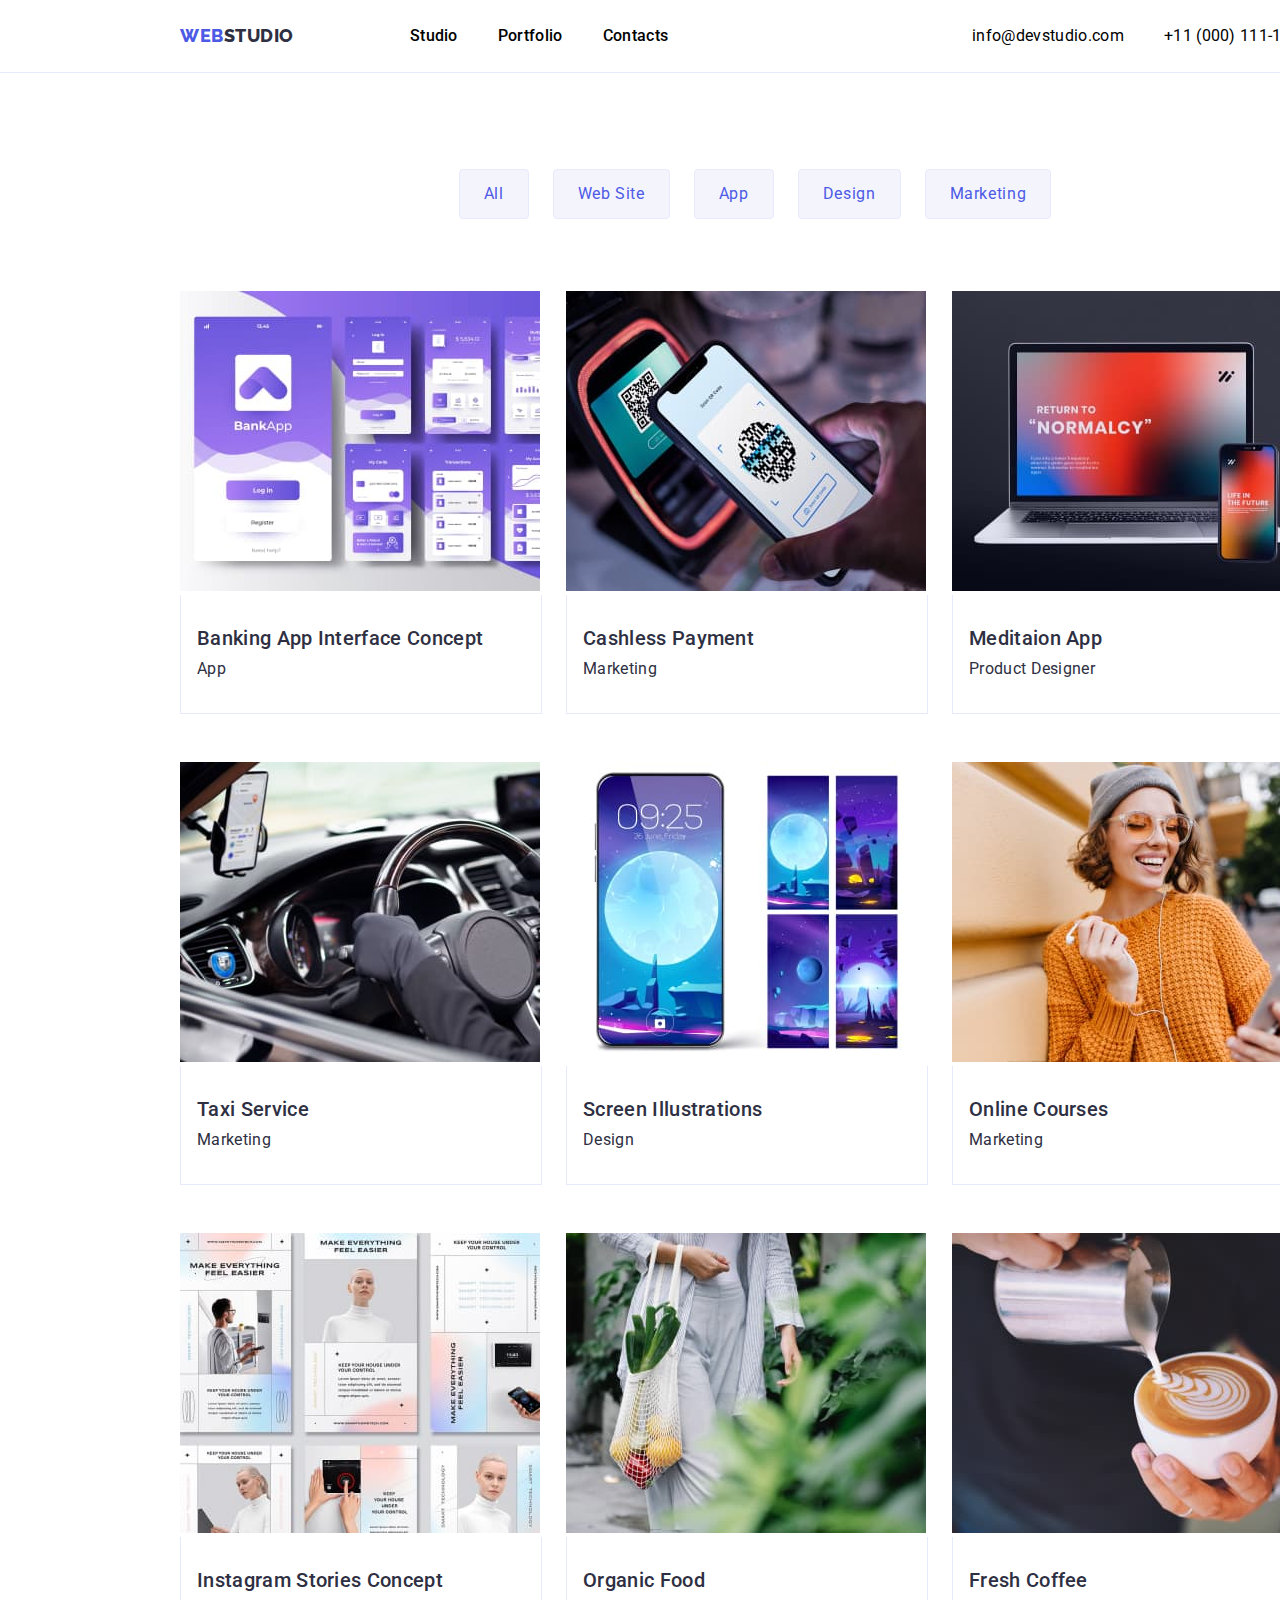
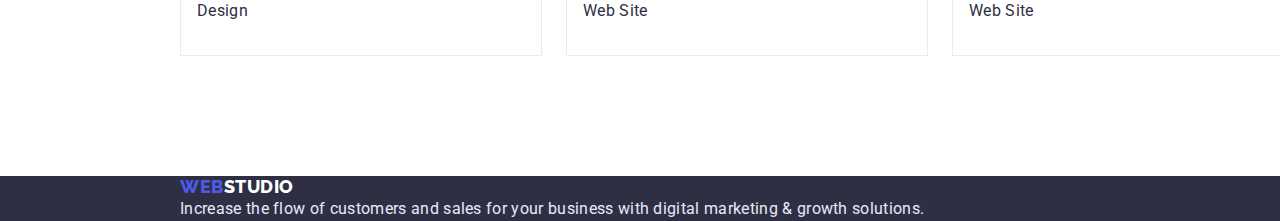
==== portfolio.html @ 1402b50d "Home3" ====
<!doctype html>
<html lang="en">

<head>
    <meta charset="utf-8">
    <title>Portfolio</title>
    <link rel="preconnect" href="https://fonts.googleapis.com">
    <link rel="preconnect" href="https://fonts.gstatic.com" crossorigin>
    <link href="https://fonts.googleapis.com/css2?family=Raleway:wght@800&family=Roboto:wght@400;500;700&display=swap"
        rel="stylesheet">
    <link rel="stylesheet" href="./css/styles.css" />
</head>

<body>
<header class="header">
    <div class="container">
        <div class="top-menu">
            <nav class="navigation">
                <a href="./index.html" class="logo"><span class="bluecolor">Web</span>Studio</a>
                <ul class="main-menu">
                    <li class="main-memu-link">
                        <a href="./index.html">Studio</a>
                    </li>

                    <li class="main-memu-link">
                        <a href="./portfolio.html">Portfolio</a>
                    </li class="main-memu-link">

                    <li class="main-memu-link">
                        <a href="">Contacts</a>
                    </li>
                </ul>
            </nav>

            <address>
                <ul class="contact-info">
                    <li>
                        <a href="mailto:info@devstudio.com">info@devstudio.com</a>
                    </li>
                    <li>
                        <a href="tel:+110001111111">+11 (000) 111-11-11</a>
                    </li>
                </ul>
            </address>
        </div>
    </div>
</header>

<main>

<section class="section our-portfolio">
    <div class="container">
    
    <ul class="list-of-category">
        <li>
            <button type="button" >All</button>
        </li>
        <li>
            <button type="button">Web Site</button>
        </li>
        <li>
            <button type="button">App</button>
        </li>
        <li>
            <button type="button">Design</button>
        </li>
        <li>
            <button type="button">Marketing</button>
        </li>
    </ul>


<ul class="lsit-of-work">
    <li class="work-one">
        <div class="work-info">
        <img src="./images/Banking_App_Interface_Concept.jpg" alt="Banking App Interface Concept" width="360">
        <div class="work-description">
        <h3>Banking App Interface Concept</h3>
        <p>App</p>
        </div>
    </div>

    </li>
    <li class="work-one">
        <div class="work-info">
        <img src="./images/Cashless_Payment.jpg" alt="Cashless Payment" width="360">
        <div class="work-description">
        <h3>Cashless Payment</h3>
        <p>Marketing</p>
        </div>
        </div>
    </li>
    <li class="work-one">
        <div class="work-info">
        <img src="./images/Meditaion_App.jpg" alt="Meditaion App" width="360">
        <div class="work-description">
        <h3>Meditaion App</h3>
        <p>Product Designer</p>
        </div>
        </div>
    </li>
    





  
        <li class="work-one">
            <div class="work-info">
        <img src="./images/Taxi_Service.jpg" alt="Taxi Service" width="360">
                <div class="work-description">
        <h3>Taxi Service</h3>
        <p>Marketing</p>
                </div>
            </div>
    
        </li>
        <li class="work-one">
            <div class="work-info">
        <img src="./images/Screen_Illustrations.jpg" alt="Screen Illustrations" width="360">
                <div class="work-description">
        <h3>Screen Illustrations</h3>
        <p>Design</p>
                </div>
            </div>
        </li>
        <li class="work-one">
            <div class="work-info">
        <img src="./images/Online_Courses.jpg" alt="Online Courses" width="360">
                <div class="work-description">
        <h3>Online Courses</h3>
        <p>Marketing</p>
                </div>
            </div>
        </li>
   






    
        <li class="work-one">
            <div class="work-info">
        <img src="./images/Instagram_Stories_Concept.jpg" alt="Instagram Stories Concept" width="360">
                <div class="work-description">
        <h3>Instagram Stories Concept</h3>
        <p>Design</p>
                </div>
            </div>
    
        </li>
        <li class="work-one">
            <div class="work-info">
        <img src="./images/Organic_Food.jpg" alt="Organic Food" width="360">
                <div class="work-description">
        <h3>Organic Food</h3>
        <p>Web Site</p>
                </div>
            </div>
        </li>
        <li class="work-one">
            <div class="work-info">
        <img src="./images/Fresh_Coffee.jpg" alt="Fresh Coffee" width="360">
                <div class="work-description">
        <h3>Fresh Coffee</h3>
        <p>Web Site</p>
                </div>
            </div>
        </li>
    
    </ul>


</div>
</section>

 </main>


<footer>
    <div class="footer">
        <div class="container">
            <div class="footer-info">
                <a href="./index.html" class="logo-footer"><span class="bluecolor">Web</span>Studio</a>
                <p>Increase the flow of customers and sales for your business with digital marketing & growth solutions.
                </p>
            </div>
        </div>
    </div>

</footer>
    </body>
    
    </html>
---- css/styles.css ----
:root {
    --card-set-gap: 24px;
}

body {
    margin: 0;
    padding: 0;
    font-family: 'Roboto', 'Raleway', sans-serif;
    color: #2E2F42;
    font-size: 16px;
    letter-spacing: 0.02em;
    font-weight: 400;
}
.header {
    background-color: rgb(255, 255, 255);
    border-bottom: 1px solid #E7E9FC;
}


.top-menu {
    display: flex;
    align-items: center;
}
nav.navigation {
    display: flex;
    align-items: center;
    flex-grow: 1;
    gap: 76px;
}
.main-menu li a {
    color: #000;
    text-decoration: none;
    font-family: 'Roboto';
    font-style: normal;
    font-weight: 500;
    font-size: 16px;
    line-height: 1.5;
    padding: 24px 0 24px 0;
    display: block;
    
}
.main-menu li a:hover,
.main-menu li a:focus {
    color: #404BBF;
}




a.logo {
text-decoration: none;
    text-transform: uppercase;
    font-family: 'Raleway';
    font-weight: 800;
    font-size: 18px;
    line-height: 1.3;
    letter-spacing: 0.03em;
    color: #2E2F42;
    margin-left: var(--card-set-gap);
    
}
.logo .bluecolor {
    color: #4D5AE5;
}
ul.contact-info {
    display: flex;
    gap: 40px;
    list-style: none;
} 

.contact-info a {
    text-decoration: none;
    color: #000;
    font-style: normal;
    font-size: 16px;
    line-height: 1.5;
   
}

ul.main-menu {
    display: flex;
    gap: 40px;
    list-style: none;
    margin: 0;
}

.contact-info a:hover,
.contact-info a:focus {
    color: #404BBF;
}

.section.baner {
    margin: 0;
    background: #2E2F42;
    text-align: center;
}


.baner-info h1 {
color: #fff;
    font-size: 56px;
    font-weight: 700;
    line-height: 1.07;
    letter-spacing: 0.02em;
    margin: 0;
}

.button-order-service {
    background: #4D5AE5;
    box-shadow: 0px 4px 4px rgb(0 0 0 / 15%);
    border-radius: 4px;
    padding: 16px 32px;
    color: #fff;
    font-size: 16px;
    line-height: 1.5;
    letter-spacing: 0.04em;
    cursor: pointer;
    font-family: inherit;
}

.button-order-service button:hover,
.button-order-service button:focus {
    background: #404BBF;
}
.our-advantages {
    display: flex;
        flex-wrap: wrap;
        list-style: none;
        font-family: 'Roboto';
        letter-spacing: 0.04em;
        padding: 0;
        margin: 0;
}
.our-advantages-element {
    flex-basis: calc(100% / 4 - var(--card-set-gap));
    margin-left: var(--card-set-gap);
}

.servise-element {
    flex-basis: calc(100% / 3 - var(--card-set-gap));
        margin-left: var(--card-set-gap);
}
img.servise-element-img {
    display: block;
    max-width: 100%;
    height: auto;
}

.info h3 {
font-size: 20px;
    font-weight: 500;
    line-height: 1.3;
}

.our-advantages .info p {
font-size: 16px;
    text-align: left;
    line-height: 1.5;
}


.what-doing {
    list-style: none;
    display: inline-block;
    
}

.what-doing li {
    display: inline-flex;
    padding: 10px 0 0px 9px;
}

h2.section-name {
text-align: center;
    font-size: 36px;
    font-weight: 700;
    text-transform: capitalize;
    line-height: 1.1;
    letter-spacing: 0.02em;
    margin: 0 0 72px 0;
}


.list-what-doing {
    padding: 0;
    margin: 0;
    list-style: none;
    display: flex;
    flex-wrap: wrap;
}



.out-team {
    background: #F4F4FD;
    padding: 120px 0 120px 0;
}

.out-team li {
    display: inline-flex;
}
.info {
    background: #fff;
    text-align: center;
    margin: 0 24px 0px 0;
}
.one-person h3 {
    font-weight: 500;
    font-size: 20px;
    line-height: 1.1;
    letter-spacing: 0.02em;
}
li.element.person {
    width: 20%;
    background: #fff;
    text-align: center;
}
ul.list-of-team {
    padding: 0;
    margin: 0;
    display: flex;
    list-style: none;
}

.footer {
    /*height: 310px;*/
    background: #2E2F42;
    
}

a.logo-footer {
text-decoration: none;
    text-transform: uppercase;
    color: #fff;
    font-family: 'Raleway';
    font-weight: 800;
    font-size: 18px;
    line-height: 21px;
    letter-spacing: 0.03em;
    
    margin-left: var(--card-set-gap);
}

span.bluecolor {
    color: #4D5AE5;
}

.footer-info {
color: #fff;

}

.list-of-category {
    display: flex;
    gap: 24px;
    list-style: none;
    align-items: center;
    flex-wrap: wrap;
    justify-content: center;
    margin-bottom: 72px;
}

.list-of-category button:hover,
.list-of-category button:focus {
    background: #404BBF;
    box-shadow: 0px 3px 1px rgb(0 0 0 / 10%), 0px 2px 1px rgb(0 0 0 / 8%), 0px 2px 2px rgb(0 0 0 / 12%);
    border-radius: 4px;
    color: #fff;
}

.button-order-service:hover,
.button-order-service:focus {
background: #404BBF;
box-shadow: 0px 4px 4px rgba(0, 0, 0, 0.15);
border-radius: 4px;
color: #fff;
}

.our-advantages-element h3 {
    font-weight: 500;
    font-size: 20px;
    letter-spacing: 0.02em;
    line-height: 1.2;
}

.lsit-of-work {
    margin: 0;
    padding: 0;
    display: flex;
    list-style: none;
    flex-wrap: wrap;
}
li.work-one {
    flex-basis: calc(100% / 3 - var(--card-set-gap));
    margin-left: var(--card-set-gap);
    margin-bottom: 48px;

}

.work-description {
    text-align: left;
    border-bottom: 1px solid #E7E9FC;
    border-left: 1px solid #E7E9FC;
    border-right: 1px solid #E7E9FC;
    padding: 32px 16px;
    
}
.work-description h3 {
    margin: 0;
    
    padding-bottom: 8px;
    font-weight: 500;
    font-size: 20px;
    line-height: 1.1;
}
.work-description p {
    margin: 0 0 0 0;
    
    font-size: 16px;
    line-height: 1.5;
}


.list-of-category button {
    text-decoration: none;
    padding: 12px 24px 12px 24px;
    background: #F4F4FD;
    border: 1px solid #E7E9FC;
    border-radius: 4px;
    color: #4D5AE5;
    letter-spacing: 0.04em;
    font-size: 16px;
    line-height: 1.5;
    font-family: inherit;
    cursor: pointer;
}
.one-person p {
    line-height: 1.5;
}

.footer-info p {
    color: #E7E9FC;
    line-height: 1.5;
    margin: 0;
    flex-basis: calc(100% / 4 - var(--card-set-gap));
    margin-left: var(--card-set-gap);
}


.container {
    width: 1158px;
    margin: 0px 156px 0px 156px;
}
section.section {
    margin: 120px 0 0 0;
    /*padding: 0 0 72px 0;*/
}
.section.our-team {
    background: #F4F4FD;
    padding: 120px 0px 120px 0;
}

.list-of-team-element {
    flex-basis: calc(100% / 4 - var(--card-set-gap));
    margin-left: var(--card-set-gap);
}

.one-person {
    padding: 32px 16px 32px 16px;
}

.card {
    background: #FFFFFF;
    box-shadow: 0px 1px 6px rgb(46 47 66 / 8%), 0px 1px 1px rgb(46 47 66 / 16%), 0px 2px 1px rgb(46 47 66 / 8%);
    border-radius: 0px 0px 4px 4px;
    text-align: center;
}

section.section.our-portfolio {
    margin: 96px 0 0 0;
    padding: 0 0 72px 0;
}
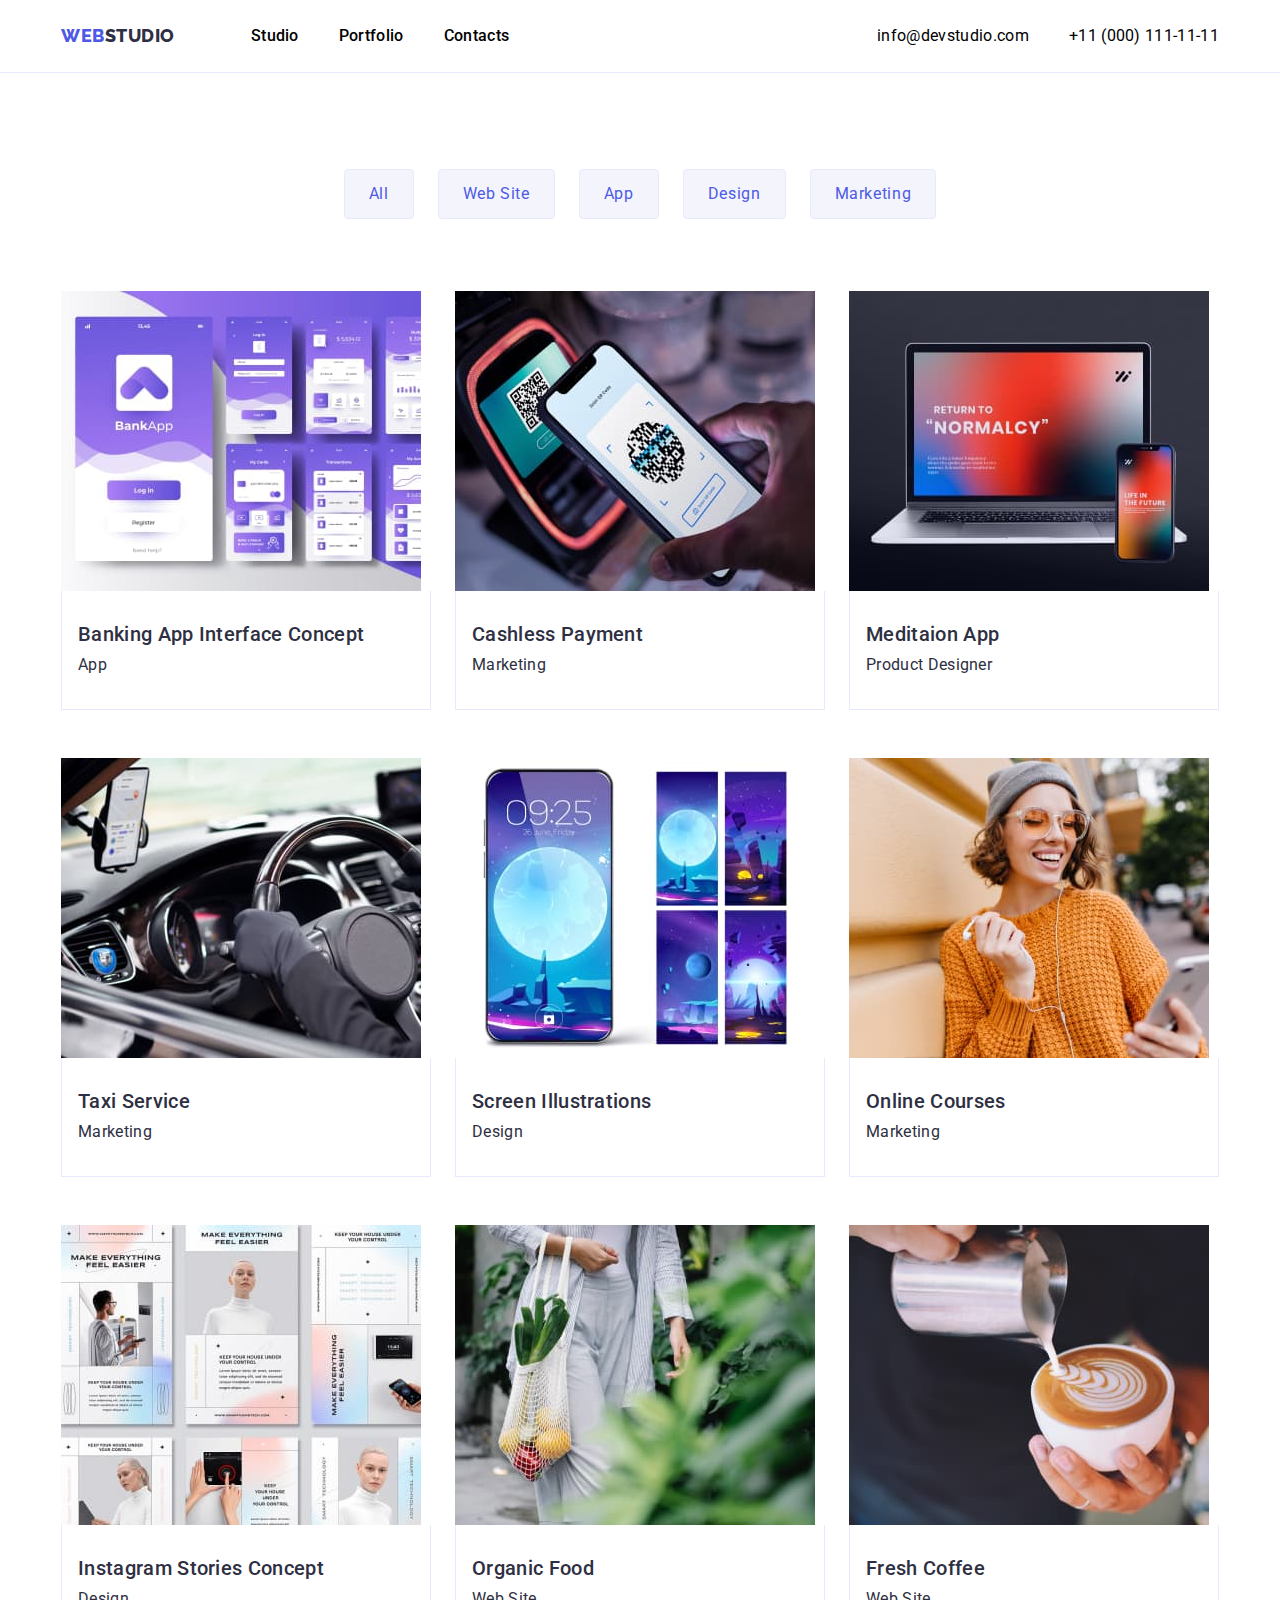
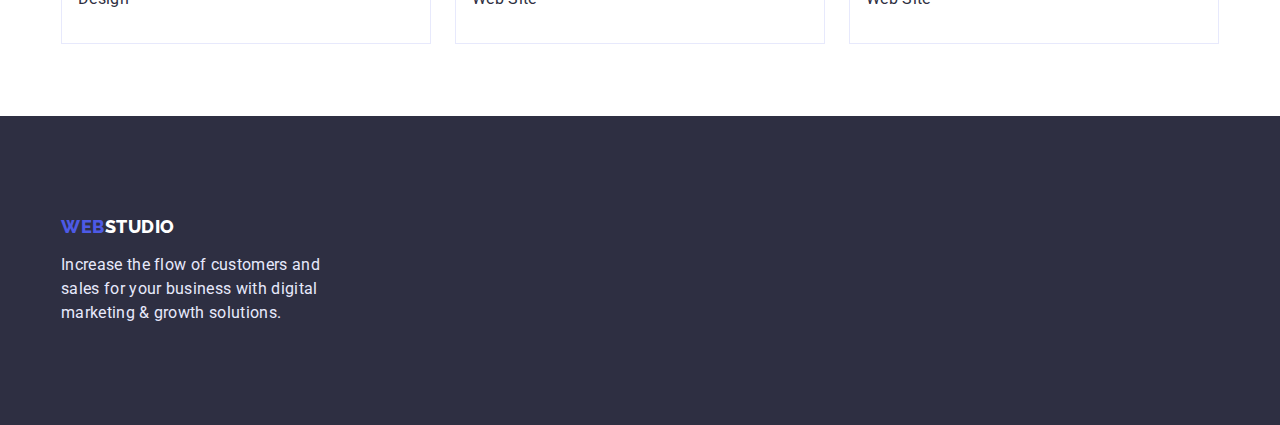
==== commit 1e54d8f3: "update 3" ====
--- a/portfolio.html
+++ b/portfolio.html
@@ -8,7 +8,11 @@
     <link rel="preconnect" href="https://fonts.gstatic.com" crossorigin>
     <link href="https://fonts.googleapis.com/css2?family=Raleway:wght@800&family=Roboto:wght@400;500;700&display=swap"
         rel="stylesheet">
+        <link rel="stylesheet" href="https://cdnjs.cloudflare.com/ajax/libs/modern-normalize/1.1.0/modern-normalize.min.css"
+        integrity="sha512-wpPYUAdjBVSE4KJnH1VR1HeZfpl1ub8YT/NKx4PuQ5NmX2tKuGu6U/JRp5y+Y8XG2tV+wKQpNHVUX03MfMFn9Q=="
+        crossorigin="anonymous" referrerpolicy="no-referrer" />
     <link rel="stylesheet" href="./css/styles.css" />
+    
 </head>
 
 <body>
@@ -72,32 +76,32 @@
 
 <ul class="lsit-of-work">
     <li class="work-one">
-        <div class="work-info">
+        
         <img src="./images/Banking_App_Interface_Concept.jpg" alt="Banking App Interface Concept" width="360">
         <div class="work-description">
         <h3>Banking App Interface Concept</h3>
         <p>App</p>
         </div>
-    </div>
+    
 
     </li>
     <li class="work-one">
-        <div class="work-info">
+        
         <img src="./images/Cashless_Payment.jpg" alt="Cashless Payment" width="360">
         <div class="work-description">
         <h3>Cashless Payment</h3>
         <p>Marketing</p>
         </div>
-        </div>
+        
     </li>
     <li class="work-one">
-        <div class="work-info">
+        
         <img src="./images/Meditaion_App.jpg" alt="Meditaion App" width="360">
         <div class="work-description">
         <h3>Meditaion App</h3>
         <p>Product Designer</p>
         </div>
-        </div>
+        
     </li>
     
 
@@ -107,32 +111,32 @@
 
   
         <li class="work-one">
-            <div class="work-info">
+           
         <img src="./images/Taxi_Service.jpg" alt="Taxi Service" width="360">
                 <div class="work-description">
         <h3>Taxi Service</h3>
         <p>Marketing</p>
                 </div>
-            </div>
+            
     
         </li>
         <li class="work-one">
-            <div class="work-info">
+            
         <img src="./images/Screen_Illustrations.jpg" alt="Screen Illustrations" width="360">
                 <div class="work-description">
         <h3>Screen Illustrations</h3>
         <p>Design</p>
                 </div>
-            </div>
+            
         </li>
         <li class="work-one">
-            <div class="work-info">
+            
         <img src="./images/Online_Courses.jpg" alt="Online Courses" width="360">
                 <div class="work-description">
         <h3>Online Courses</h3>
         <p>Marketing</p>
                 </div>
-            </div>
+           
         </li>
    
 
@@ -143,32 +147,32 @@
 
     
         <li class="work-one">
-            <div class="work-info">
+            
         <img src="./images/Instagram_Stories_Concept.jpg" alt="Instagram Stories Concept" width="360">
                 <div class="work-description">
         <h3>Instagram Stories Concept</h3>
         <p>Design</p>
                 </div>
-            </div>
+            
     
         </li>
         <li class="work-one">
-            <div class="work-info">
+            
         <img src="./images/Organic_Food.jpg" alt="Organic Food" width="360">
                 <div class="work-description">
         <h3>Organic Food</h3>
         <p>Web Site</p>
                 </div>
-            </div>
+            
         </li>
         <li class="work-one">
-            <div class="work-info">
+            
         <img src="./images/Fresh_Coffee.jpg" alt="Fresh Coffee" width="360">
                 <div class="work-description">
         <h3>Fresh Coffee</h3>
         <p>Web Site</p>
                 </div>
-            </div>
+            
         </li>
     
     </ul>
@@ -180,15 +184,11 @@
  </main>
 
 
-<footer>
-    <div class="footer">
-        <div class="container">
-            <div class="footer-info">
-                <a href="./index.html" class="logo-footer"><span class="bluecolor">Web</span>Studio</a>
-                <p>Increase the flow of customers and sales for your business with digital marketing & growth solutions.
-                </p>
-            </div>
-        </div>
+<footer class="footer">
+    <div class="container">
+        <a href="./index.html" class="logo-footer"><span class="bluecolor">Web</span>Studio</a>
+        <p>Increase the flow of customers and sales for your business with digital marketing & growth solutions.
+        </p>
     </div>
 
 </footer>
--- a/css/styles.css
+++ b/css/styles.css
@@ -11,6 +11,22 @@
     letter-spacing: 0.02em;
     font-weight: 400;
 }
+h1,h2,h3,h4,h5,h6,p
+{
+    margin:0;
+    padding: 0;
+}
+ul
+{
+    margin: 0;
+    padding: 0;
+}
+li
+{
+    margin: 0;
+    padding: 0;
+}
+
 .header {
     background-color: rgb(255, 255, 255);
     border-bottom: 1px solid #E7E9FC;
@@ -25,7 +41,6 @@
     display: flex;
     align-items: center;
     flex-grow: 1;
-    gap: 76px;
 }
 .main-menu li a {
     color: #000;
@@ -44,11 +59,13 @@
     color: #404BBF;
 }
 
-
+.card img {
+    display: block;
+}
 
 
 a.logo {
-text-decoration: none;
+    text-decoration: none;
     text-transform: uppercase;
     font-family: 'Raleway';
     font-weight: 800;
@@ -56,8 +73,7 @@
     line-height: 1.3;
     letter-spacing: 0.03em;
     color: #2E2F42;
-    margin-left: var(--card-set-gap);
-    
+    margin-right: 76px;
 }
 .logo .bluecolor {
     color: #4D5AE5;
@@ -103,6 +119,8 @@
     line-height: 1.07;
     letter-spacing: 0.02em;
     margin: 0;
+    margin-bottom: 48px;
+    width: 496px;
 }
 
 .button-order-service {
@@ -117,7 +135,9 @@
     cursor: pointer;
     font-family: inherit;
 }
-
+.baner-info {
+    display: inline-block;
+}
 .button-order-service button:hover,
 .button-order-service button:focus {
     background: #404BBF;
@@ -130,15 +150,14 @@
         letter-spacing: 0.04em;
         padding: 0;
         margin: 0;
+        gap: 24px;
 }
 .our-advantages-element {
-    flex-basis: calc(100% / 4 - var(--card-set-gap));
-    margin-left: var(--card-set-gap);
+    flex-basis: calc((100% - var(--card-set-gap)*3) / 4);
 }
 
 .servise-element {
-    flex-basis: calc(100% / 3 - var(--card-set-gap));
-        margin-left: var(--card-set-gap);
+    flex-basis: calc((100% - var(--card-set-gap)*2) / 3);
 }
 img.servise-element-img {
     display: block;
@@ -187,9 +206,12 @@
     list-style: none;
     display: flex;
     flex-wrap: wrap;
-}
-
-
+    gap: 24px;
+}
+
+.card-thumb img {
+    display: block;
+}
 
 .out-team {
     background: #F4F4FD;
@@ -220,11 +242,13 @@
     margin: 0;
     display: flex;
     list-style: none;
+    gap: 24px;
 }
 
 .footer {
-    /*height: 310px;*/
     background: #2E2F42;
+    color: #fff;
+    padding: 100px 0;
     
 }
 
@@ -237,8 +261,8 @@
     font-size: 18px;
     line-height: 21px;
     letter-spacing: 0.03em;
-    
-    margin-left: var(--card-set-gap);
+    margin-bottom: 16px;
+    display: block;
 }
 
 span.bluecolor {
@@ -246,8 +270,8 @@
 }
 
 .footer-info {
-color: #fff;
-
+    color: #fff;
+    padding: 100px 0;
 }
 
 .list-of-category {
@@ -262,10 +286,10 @@
 
 .list-of-category button:hover,
 .list-of-category button:focus {
-    background: #404BBF;
-    box-shadow: 0px 3px 1px rgb(0 0 0 / 10%), 0px 2px 1px rgb(0 0 0 / 8%), 0px 2px 2px rgb(0 0 0 / 12%);
-    border-radius: 4px;
-    color: #fff;
+background: #404BBF;
+box-shadow: 0px 3px 1px rgb(0 0 0 / 10%), 0px 2px 1px rgb(0 0 0 / 8%), 0px 2px 2px rgb(0 0 0 / 12%);
+color: #fff;
+border-color: #404BBF;
 }
 
 .button-order-service:hover,
@@ -281,6 +305,7 @@
     font-size: 20px;
     letter-spacing: 0.02em;
     line-height: 1.2;
+    margin-bottom: 8px;
 }
 
 .lsit-of-work {
@@ -289,12 +314,17 @@
     display: flex;
     list-style: none;
     flex-wrap: wrap;
+    column-gap: 24px;
+    row-gap: 48px;
+    justify-content: center;
 }
 li.work-one {
-    flex-basis: calc(100% / 3 - var(--card-set-gap));
-    margin-left: var(--card-set-gap);
-    margin-bottom: 48px;
-
+    flex-basis: calc((100% - var(--card-set-gap)*2) / 3);
+
+}
+
+.work-one img {
+    display: block;
 }
 
 .work-description {
@@ -338,22 +368,28 @@
     line-height: 1.5;
 }
 
-.footer-info p {
+.footer p {
     color: #E7E9FC;
     line-height: 1.5;
     margin: 0;
-    flex-basis: calc(100% / 4 - var(--card-set-gap));
-    margin-left: var(--card-set-gap);
+    width: 264px;
 }
 
 
 .container {
     width: 1158px;
-    margin: 0px 156px 0px 156px;
-}
-section.section {
-    margin: 120px 0 0 0;
-    /*padding: 0 0 72px 0;*/
+    margin-left: auto;
+    margin-right: auto;
+    padding: 0 15px;
+}
+.section.doing {
+    padding-bottom: 120px;
+}
+section.section.baner {
+    padding: 188px 0;
+}
+.section {
+    padding: 120px 0 0 0;
 }
 .section.our-team {
     background: #F4F4FD;
@@ -361,8 +397,7 @@
 }
 
 .list-of-team-element {
-    flex-basis: calc(100% / 4 - var(--card-set-gap));
-    margin-left: var(--card-set-gap);
+    flex-basis: calc((100% - var(--card-set-gap)*3) / 4);
 }
 
 .one-person {
@@ -377,6 +412,5 @@
 }
 
 section.section.our-portfolio {
-    margin: 96px 0 0 0;
-    padding: 0 0 72px 0;
+    padding: 96px 0 72px 0;
 }